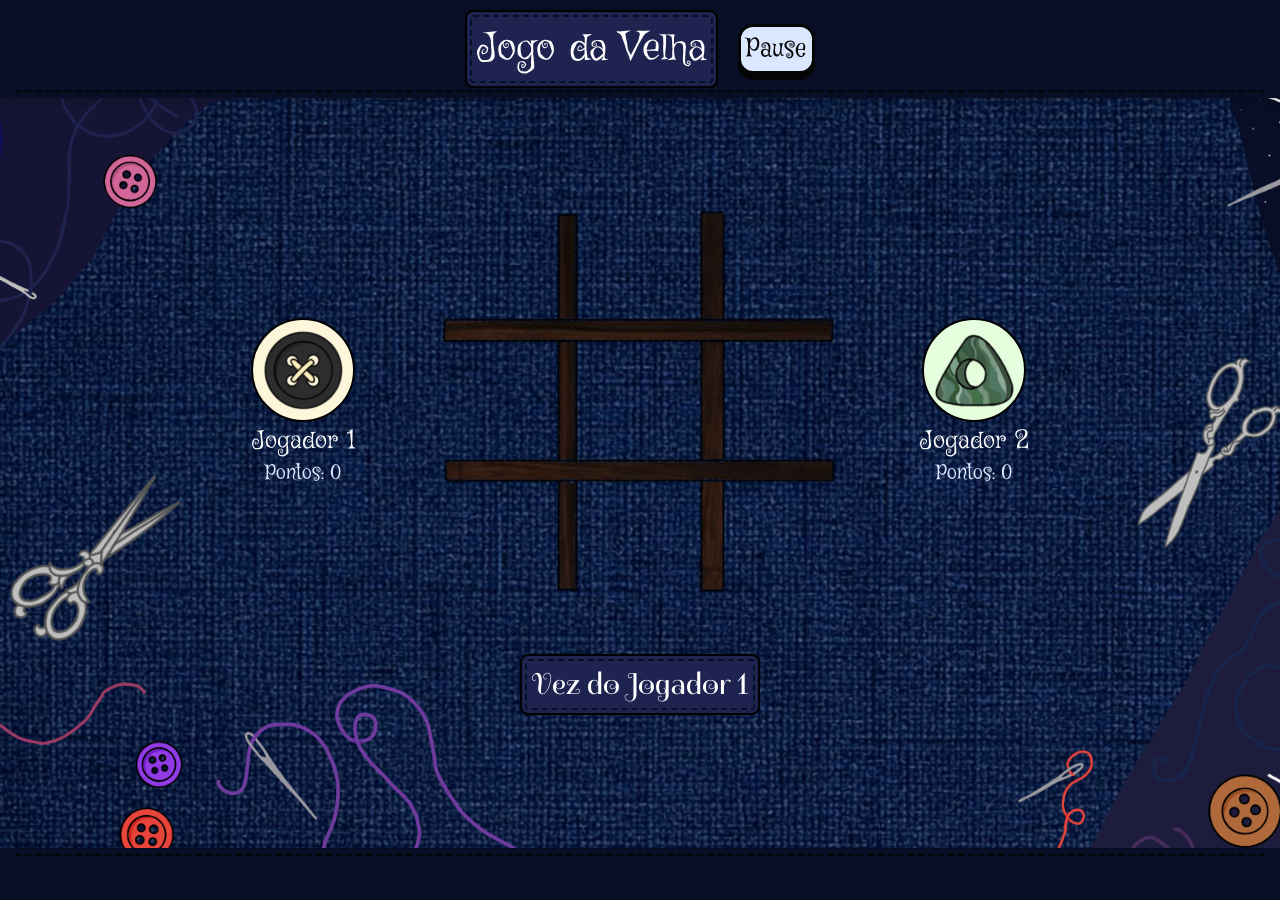
==== jogo.html @ 77accaef "Alterações no CSS, e adição do js - Adição do arquivo JavaScript script.js - Refatoração dos arquivo" ====
<!DOCTYPE html>
<html lang="pt-br"> 

<head>
    <meta charset="UTF-8">
	<meta name="viewport" content="width=device-width, initial-scale=1.0">
    <title> Jogo da Velha </title>

    <!-- Fontes:-->
     <!-- Mystery Quest, Griffy, Spirax, Almendra Display  -->
    <link rel="preconnect" href="https://fonts.googleapis.com">
    <link rel="preconnect" href="https://fonts.gstatic.com" crossorigin>
    <link href="https://fonts.googleapis.com/css2?family=Almendra+Display&family=Cherry+Bomb+One&family=Crafty+Girls&family=Griffy&family=Mystery+Quest&family=Playwrite+BR+Guides&family=Poppins:ital,wght@0,100;0,200;0,300;0,400;0,500;0,600;0,700;0,800;0,900;1,100;1,200;1,300;1,400;1,500;1,600;1,700;1,800;1,900&family=Rouge+Script&family=Spirax&display=swap" rel="stylesheet">

	<link rel="stylesheet" href="css/style.css">
    <link rel="stylesheet" href="css/geral.css">
    <link rel="stylesheet" href="css/botao.css">

    <script src="js/script.js" defer></script>
</head>

<body>
    <header>
        <div class="container">
            <h1>Jogo da Velha</h1>
        </div>
        <button class="btpause" id="btPause"> Pause </button>
    </header>

    <main class="conteudoPrincipal"> 
        <div class="areaDeJogo">
            <div class="jogador jogador1"> 
                <div class= "jogadorAvatar">
                    <img src="imagens/Botao.png">
                </div>
                <p class="nomeJogador"> Jogador 1 </p>
                <p> Pontos: <span> 0 </span> </p>
            </div>

            <div class="tabuleiro">
                <img src="imagens/Tabuleiro.png" alt="Tabuleiro de jogo da velha" class="imgTabuleiro">
                <div class="grade"> 
                    <div class="celula" data-index="0"> </div>
                    <div class="celula" data-index="1"> </div>
                    <div class="celula" data-index="2"> </div>
                    <div class="celula" data-index="3"> </div>
                    <div class="celula" data-index="4"> </div>
                    <div class="celula" data-index="5"> </div>
                    <div class="celula" data-index="6"> </div>
                    <div class="celula" data-index="7"> </div>
                    <div class="celula" data-index="8"> </div>
                </div>
            </div>

            <div class="jogador jogador2"> 
                <div class= "jogadorAvatar">
                    <img src="imagens/Triangulo.png">
                </div>
                <p class="nomeJogador"> Jogador 2 </p>
                <p> Pontos: <span> 0 </span> </p>
           </div>
        </div>

    
        <div class="statusJogo"> 
            <div class="container"> <p> Vez do <span> Jogador 1 </span> </p> </div>
        </div>
    </main>

    <footer> 
        <p></p>
    </footer>

    <div class="menuPause" id="menuPause">
        <div class="containerPause"> 
            <h2> Jogo Pausado </h2>
            <div class="botoesPause">
                <button class="bts" id="btReiniciar"> Reiniciar </button>
                <button class="bts" id="btContinuar"> Continuar </button>
                <a href="index.html" class="bts" id="btVoltar"> Voltar </a>
           </div>
        </div> 
    </div>

    
</body>

</html>
---- css/style.css ----
:root {
  --AzulEscuro: #080E26;
  --AzulIndigo: #1F2350;
  --Lavanda: #DAE7FE;
  --VerdeClaro: #E5FEDE;
  --AmareloClaro: #FEF6DB;
  --preto: #050505; 
  --branco: #fff;

  --borda: 2px solid black;
  --sombra: 0px 8px 0px rgba(0, 0, 0, 0.15);
  --fonte1: 'Mystery Quest', system-ui;
  --fonte2: 'Griffy', cursive;
  --fonte3: 'Spirax', cursive;
  --fonte4: 'Almendra Display', serif;
  --fonteCorpo: 'Poppins', sans-serif;
}

/*-------- Área de Jogo --------*/
.areaDeJogo {
  display: flex;
  justify-content: space-around;
  align-items: center;
  width: 100%;
  max-width: 900px;
  margin: 20px auto;
  padding: 0 20px;
  box-sizing: border-box;
}

/*-------- Tabluleiro --------*/
.tabuleiro {
  display: flex;
  justify-content: center;
  align-items: center;
  margin: o;
  position: relative;
  max-width: 400px;
}

.tabuleiro .imgTabuleiro {
  width: 100%;
  height: auto;
  display: block;
}

.grade {
  position: absolute;
  top: 0%;
  left: 1%;
  width: 99%;
  height: 99%;

  display: grid;
  grid-template-columns: repeat(3, 1fr);
  grid-template-rows: repeat(3, 1fr);
}

.celula {
  display: flex;
  justify-content: center;
  align-items: center;
  cursor: pointer;

  /*border: 1px dashed red; /*Para testar a posição das células*/ 
}

.celula img {
  width: 70%;
  height: auto;
  pointer-events: none;
}

.statusJogo {
  display: flex;
  justify-content: center;
  margin: 40px;
  font-family: var(--fonte3);
}

/*-------- Jogadores --------*/
.jogador {
  display: flex;
  flex-direction: column;
  align-items: center;
  text-align: center;
  
}

.jogadorAvatar {
  width: 100px;
  height: 100px;
  border-radius: 50%;
  border: var(--borda);
  display: flex;
  justify-content: center;
  align-items: center;
}

.jogador1 .jogadorAvatar {
  background-color: var(--AmareloClaro);
}

.jogador2 .jogadorAvatar {
  background-color: var(--VerdeClaro);
}

.jogador img {
  width: 80%;
  height: auto;
}

.jogador .nomeJogador {
  color: var(--branco);
  font-size: 25px;
  /*font-weight: bold;*/
  margin: 2px 0;
  font-family: var(--fonte2);
}

.jogador p {
  color: var(--Lavanda);
  font-size: 20px;
  margin: 0;
  font-family: var(--fonte1);
}

/*-------- Menu de pause --------*/
.menuPause {
  position: fixed;
  top: 0;
  left: 0;
  width: 100vw;
  height: 100vh;
  background-color: rgba(0, 0, 0, 0.7);

  display: none;
  justify-content: center;
  align-items: center;

  z-index: 1000;
}

.containerPause {
  background-color: var(--AzulIndigo);
  border: var(--borda);
  border-radius: 12px;
  padding: 30px;
  text-align: center;
  outline: 2px dashed var(--branco);
  outline-offset: -8px;
}

.containerPause h2 {
  margin-top: 0;
  margin-bottom: 20px;
  font-family: var(--fonte1);
  color: var(--Lavanda);
  font-weight: normal;
  font-size: 40px;
}
---- css/geral.css ----
/*-------- Variáveis --------*/
:root {
  --AzulEscuro: #080E26;
  --AzulIndigo: #1F2350;
  --Lavanda: #DAE7FE;
  --VerdeClaro: #E5FEDE;
  --AmareloClaro: #FEF6DB;
  --preto: #050505; 
  --branco: #fff;

  --borda: 2px solid black;
  --sombra: 0px 8px 0px rgba(0, 0, 0, 0.15);
  --fonte1: 'Mystery Quest', system-ui;
  --fonte2: 'Griffy', cursive;
  --fonte3: 'Spirax', cursive;
  --fonte4: 'Almendra Display', serif;
  --fonteCorpo: 'Poppins', sans-serif;
}

/*-------- Elementos Principais --------*/
html, body {
  border: 0;
  padding: 0;
  margin: 0;
}

body {
  background-image: url('../imagens/Fundo.png');
  background-size: cover;
  background-position: center;
  background-repeat: no-repeat;
  background-attachment: fixed;

  min-height: 100vh;
  display: flex;
  flex-direction: column;
}

main {
  display: flex;
  flex: 1;
  flex-direction: column;
  justify-content: center;
  align-items: center;
  width: 100%;
}

/*-------- Cabeçalho --------*/
header {
  display: flex;
  justify-content: center;
  gap: 20px;
  padding: 10px 10px;
  margin: 0px;
  border: 0px;
  background-color: var(--AzulEscuro);
  align-items: center;
  width: 100%;
  box-sizing: border-box;
  box-shadow: 0 4px 10px rgba(0, 0, 0, 0.2);
  position: relative; /*Se eu for manter a costura*/
}

/*Se eu for manter a costura*/
header::after {
  content: "";
  position: absolute;
  bottom: 6px;  
  left: 15px;  
  right: 15px;  
  border-bottom: 2px dashed var(--preto); 
}

h1 {
  color: var(--branco);
  margin: 0px;
  border: 0px;
  padding: 0px;
  font-size: 40px;
  font-family: var(--fonte2);
  font-weight: normal;
}

/*-------- Container --------*/
.container {
  background-color: var(--AzulIndigo);
  border-radius: 8px;
  padding: 10px;
  margin: 0px;
  border: var(--borda);
  outline: 2px dashed var(--AzulEscuro);
  outline-offset: -7px;
}

.container p {
  color: var(--branco);
  font-size: 30px;
  margin: 0px;
  border: 0px;
  padding: 0px;
}

/*-------- Jogadores --------*/
.jogador {
  display: flex;
  flex-direction: column;
  align-items: center;
  text-align: center;
  
}

.jogadorAvatar {
  width: 100px;
  height: 100px;
  border-radius: 50%;
  border: var(--borda);
  display: flex;
  justify-content: center;
  align-items: center;
}

.jogador1 .jogadorAvatar {
  background-color: var(--AmareloClaro);
}

.jogador2 .jogadorAvatar {
  background-color: var(--VerdeClaro);
}

.jogador img {
  width: 80%;
  height: auto;
}

.jogador .nomeJogador {
  color: var(--branco);
  font-size: 25px;
  /*font-weight: bold;*/
  margin: 2px 0;
  font-family: var(--fonte2);
}

.jogador p {
  color: var(--Lavanda);
  font-size: 20px;
  margin: 0;
  font-family: var(--fonte1);
}

/*-------- footer --------*/
footer {
  display: flex;
  justify-content: center;
  background-color: var(--AzulEscuro);
  padding: 10px;
  position: relative; /*Se eu for manter a costura*/
}

/*Se eu for manter a costura*/
footer::before {
  content: "";
  position: absolute;
  top: 6px;
  left: 15px;
  right: 15px;
  border-top: 2px dashed var(--preto);
}
---- css/botao.css ----
:root {
  --AzulEscuro: #080E26;
  --AzulIndigo: #1F2350;
  --Lavanda: #DAE7FE;
  --VerdeClaro: #E5FEDE;
  --AmareloClaro: #FEF6DB;
  --preto: #050505; 
  --branco: #fff;

  --borda: 2px solid black;
  --sombra: 0px 8px 0px rgba(0, 0, 0, 0.15);
  --fonte1: 'Mystery Quest', system-ui;
  --fonte2: 'Griffy', cursive;
  --fonte3: 'Spirax', cursive;
  --fonte4: 'Almendra Display', serif;
  --fonteCorpo: 'Poppins', sans-serif;
}

/*-------- Botão de pause --------*/
.btpause {
  grid-column: 4;
  background-color: var(--Lavanda);
  color: #050505;
  border: 3px solid var(--preto);
  border-radius: 15px;
  padding: 5px 5px;
  font-family: var(--fonte1);
  font-size: 25px;
  font-weight: normal;
  cursor: pointer;
  transition: all 0.2s;
  box-shadow: 0 6px 0 var(--preto);
}

.btpause:hover {
  transform: scale(1.05);
  box-shadow: 0 2px 0 var(--preto);
}

.botoesPause {
  display: flex;
  flex-wrap: wrap;
  justify-content: center;
  gap: 12px;
  margin-top: 30px;
}

/*-------- Botões Gerais --------*/
.bts {
  background-color: var(--AzulEscuro);
  color: var(--AmareloClaro);
  border: var(--borda);
  border-radius: 10px;
  padding: 10px 15px;
  font-family: var(--fonte4);
  font-size: 18px;
  font-weight: bold;
  cursor: pointer;
  transition: all 0.3s;
  box-shadow: 0 4px 0 var(--preto);
  text-decoration: none;
}

.bts:hover {
  background-color: var(--Lavanda);
  color: var(--preto);
  transform: translateY(3px);
  box-shadow: 0 1px 0 var(--preto);
}

/*-------- Botão de Começar (Com corte no meio) --------*/
.btCorte {
    position: relative;
  display: inline-flex;
  justify-content: center;
  align-items: center;
  text-decoration: none;
  margin-top: 25px;
  cursor: pointer;
  user-select: none;
}

.textoInvisivel {
  visibility: hidden;
  font-family: var(--fonte1);
  font-size: 32px;
  padding: 12px 40px;
}

.btCorte .metade {
  position: absolute;
  top: 0;
  left: 0;
  width: 100%;
  height: 100%;
  display: flex;
  justify-content: center;
  align-items: center;
  
  background-color: var(--Lavanda);
  color: var(--preto);
  font-family: var(--fonte1);
  font-size: 32px;
  
  border-radius: 25px;
  border: 3px solid var(--preto);
  box-sizing: border-box;
  
  transition: transform 0.4s ease, background-color 0.3s;
}

.btCorte .topo {
  clip-path: inset(0 0 50% 0);
}

.btCorte .baixo {
  clip-path: inset(50% 0 0 0);
}

.btCorte .linhaCostura {
  position: absolute;
  top: 50%;
  left: 15px;
  right: 15px;
  height: 0;
  border-top: 2px dashed var(--preto);
  transform: translateY(-50%);
  z-index: 2;
  transition: opacity 0.2s ease;
}

.btCorte .tesoura {
  position: absolute;
  top: 50%;
  left: -35px; 
  transform: translateY(-50%) rotate(-90deg);
  font-size: 26px;
  z-index: 3;
  opacity: 0;
  pointer-events: none;
  transition: left 0.5s ease-in-out, opacity 0.2s ease;
}

.btCorte:hover .topo {
  transform: translateY(-6px) rotate(-1.5deg);
  background-color: var(--AmareloClaro);
}

.btCorte:hover .baixo {
  transform: translateY(6px) rotate(1.5deg);
  background-color: var(--AmareloClaro);
}

.btCorte:hover .linhaCostura {
  opacity: 0;
}

.btCorte:hover .tesoura {
  left: calc(100% + 10px);
  opacity: 1;
}
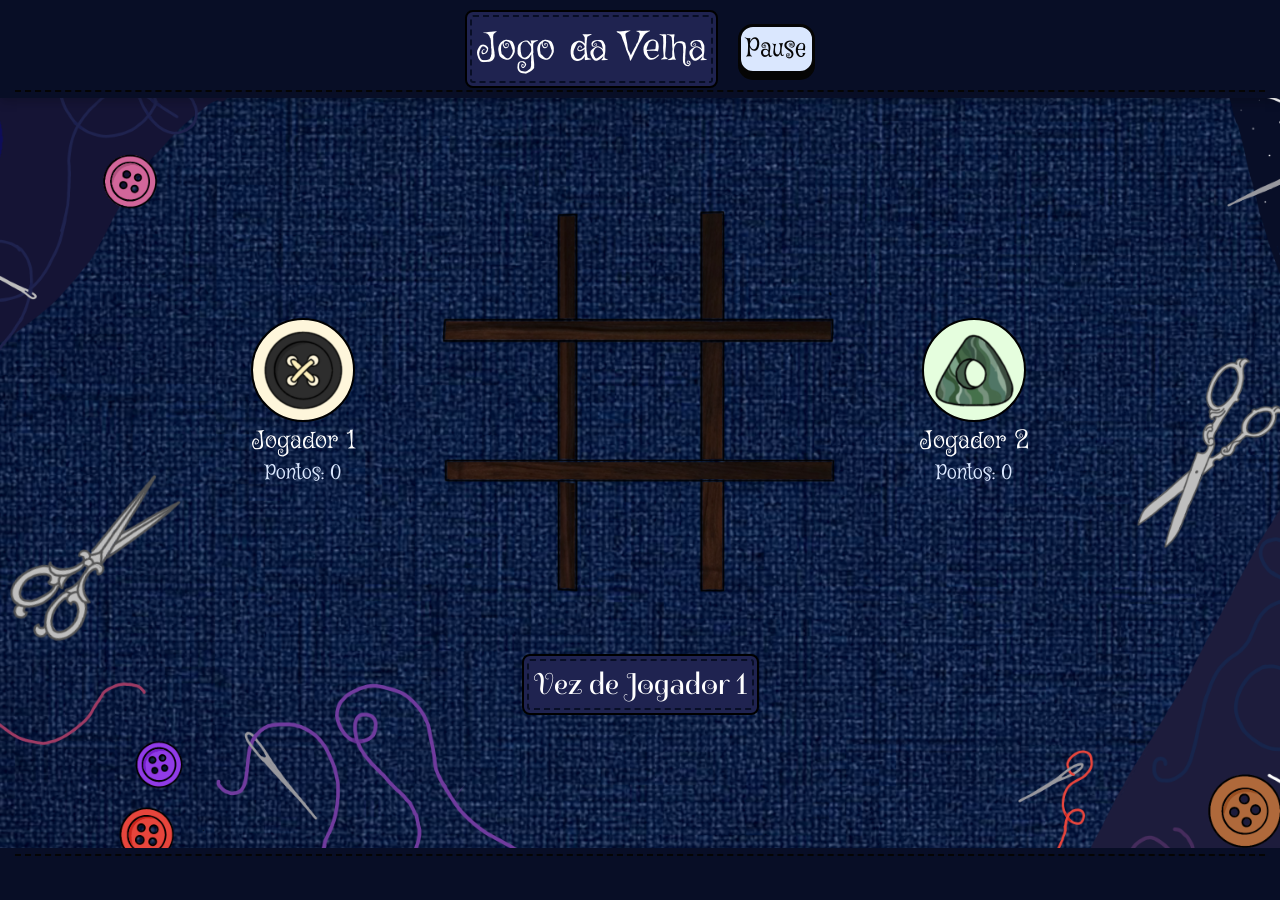
==== commit 4b330bfe: "Alteração dos nomes de arquivos e nome dos jogadores - Alterado o nome do arquivo script.js para jog" ====
--- a/jogo.html
+++ b/jogo.html
@@ -16,7 +16,7 @@
     <link rel="stylesheet" href="css/geral.css">
     <link rel="stylesheet" href="css/botao.css">
 
-    <script src="js/script.js" defer></script>
+    <script src="js/jogo.js" defer></script>
 </head>
 
 <body>
@@ -34,7 +34,7 @@
                     <img src="imagens/Botao.png">
                 </div>
                 <p class="nomeJogador"> Jogador 1 </p>
-                <p> Pontos: <span> 0 </span> </p>
+                <p> Pontos: <span id="pontos1"> 0 </span> </p>
             </div>
 
             <div class="tabuleiro">
@@ -57,13 +57,13 @@
                     <img src="imagens/Triangulo.png">
                 </div>
                 <p class="nomeJogador"> Jogador 2 </p>
-                <p> Pontos: <span> 0 </span> </p>
+                <p> Pontos: <span id="pontos2"> 0 </span> </p>
            </div>
         </div>
 
     
         <div class="statusJogo"> 
-            <div class="container"> <p> Vez do <span> Jogador 1 </span> </p> </div>
+            <div class="container"> <p> Vez de <span id="nomeVez"> Jogador 1 </span> </p> </div>
         </div>
     </main>
 
@@ -81,7 +81,6 @@
            </div>
         </div> 
     </div>
-
     
 </body>
 
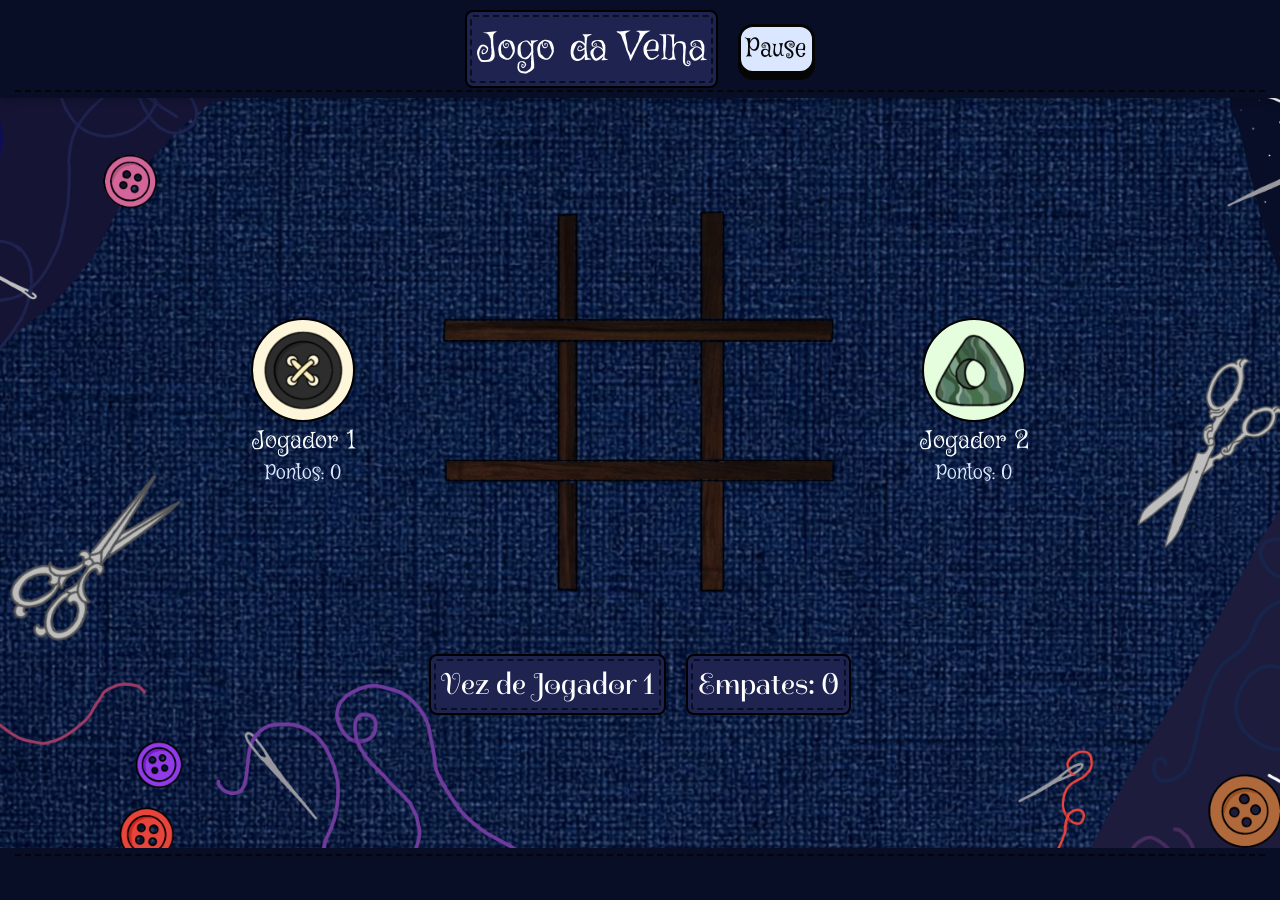
==== commit e8ddcd83: "Vencedor e empate - Adicionado o menu que indica o fim da rodada - Adicionado o sistema de pontos ao" ====
--- a/jogo.html
+++ b/jogo.html
@@ -12,7 +12,7 @@
     <link rel="preconnect" href="https://fonts.gstatic.com" crossorigin>
     <link href="https://fonts.googleapis.com/css2?family=Almendra+Display&family=Cherry+Bomb+One&family=Crafty+Girls&family=Griffy&family=Mystery+Quest&family=Playwrite+BR+Guides&family=Poppins:ital,wght@0,100;0,200;0,300;0,400;0,500;0,600;0,700;0,800;0,900;1,100;1,200;1,300;1,400;1,500;1,600;1,700;1,800;1,900&family=Rouge+Script&family=Spirax&display=swap" rel="stylesheet">
 
-	<link rel="stylesheet" href="css/style.css">
+	<link rel="stylesheet" href="css/jogo.css">
     <link rel="stylesheet" href="css/geral.css">
     <link rel="stylesheet" href="css/botao.css">
 
@@ -63,7 +63,13 @@
 
     
         <div class="statusJogo"> 
-            <div class="container"> <p> Vez de <span id="nomeVez"> Jogador 1 </span> </p> </div>
+            <div class="container"> 
+                <p> Vez de <span id="nomeVez"> Jogador 1 </span> </p> 
+            </div>
+
+            <div class="container">
+                <p> Empates: <span id="pontosEmpate"> 0 </span></p>
+            </div>
         </div>
     </main>
 
@@ -81,6 +87,17 @@
            </div>
         </div> 
     </div>
+
+    <div class="menuPause" id="menuFim"> 
+        <div class="containerPause">
+            <h2> Fim da rodada </h2>
+            <p id="mensagemVencedor"> </p>
+            <div class="botoesPause">
+                <button class="bts" id="btJoNov"> Próxima Rodada </button>
+                <a href="index.html" class="bts"> Sair do Jogo </a>
+            </div>
+        </div>
+    </div>
     
 </body>
 
--- a/css/jogo.css
+++ b/css/jogo.css
@@ -0,0 +1,171 @@
+:root {
+  --AzulEscuro: #080E26;
+  --AzulIndigo: #1F2350;
+  --Lavanda: #DAE7FE;
+  --VerdeClaro: #E5FEDE;
+  --AmareloClaro: #FEF6DB;
+  --preto: #050505; 
+  --branco: #fff;
+
+  --borda: 2px solid black;
+  --sombra: 0px 8px 0px rgba(0, 0, 0, 0.15);
+  --fonte1: 'Mystery Quest', system-ui;
+  --fonte2: 'Griffy', cursive;
+  --fonte3: 'Spirax', cursive;
+  --fonte4: 'Almendra Display', serif;
+  --fonteCorpo: 'Poppins', sans-serif;
+}
+
+/*-------- Área de Jogo --------*/
+.areaDeJogo {
+  display: flex;
+  justify-content: space-around;
+  align-items: center;
+  width: 100%;
+  max-width: 900px;
+  margin: 20px auto;
+  padding: 0 20px;
+  box-sizing: border-box;
+}
+
+/*-------- Tabluleiro --------*/
+.tabuleiro {
+  display: flex;
+  justify-content: center;
+  align-items: center;
+  margin: o;
+  position: relative;
+  max-width: 400px;
+}
+
+.tabuleiro .imgTabuleiro {
+  width: 100%;
+  height: auto;
+  display: block;
+}
+
+.grade {
+  position: absolute;
+  top: 0%;
+  left: 1%;
+  width: 99%;
+  height: 99%;
+
+  display: grid;
+  grid-template-columns: repeat(3, 1fr);
+  grid-template-rows: repeat(3, 1fr);
+}
+
+.celula {
+  display: flex;
+  justify-content: center;
+  align-items: center;
+  cursor: pointer;
+
+  /*border: 1px dashed red; /*Para testar a posição das células*/ 
+}
+
+.celula img {
+  width: 70%;
+  height: auto;
+  pointer-events: none;
+}
+
+.statusJogo {
+  display: flex;
+  justify-content: center;
+  margin: 40px;
+  font-family: var(--fonte3);
+  gap: 5%;
+}
+
+/*-------- Jogadores --------*/
+.jogador {
+  display: flex;
+  flex-direction: column;
+  align-items: center;
+  text-align: center;
+  
+}
+
+.jogadorAvatar {
+  width: 100px;
+  height: 100px;
+  border-radius: 50%;
+  border: var(--borda);
+  display: flex;
+  justify-content: center;
+  align-items: center;
+}
+
+.jogador1 .jogadorAvatar {
+  background-color: var(--AmareloClaro);
+}
+
+.jogador2 .jogadorAvatar {
+  background-color: var(--VerdeClaro);
+}
+
+.jogador img {
+  width: 80%;
+  height: auto;
+}
+
+.jogador .nomeJogador {
+  color: var(--branco);
+  font-size: 25px;
+  /*font-weight: bold;*/
+  margin: 2px 0;
+  font-family: var(--fonte2);
+}
+
+.jogador p {
+  color: var(--Lavanda);
+  font-size: 20px;
+  margin: 0;
+  font-family: var(--fonte1);
+}
+
+/*-------- Menu de pause --------*/
+.menuPause {
+  position: fixed;
+  top: 0;
+  left: 0;
+  width: 100vw;
+  height: 100vh;
+  background-color: rgba(0, 0, 0, 0.7);
+
+  display: none;
+  justify-content: center;
+  align-items: center;
+
+  z-index: 1000;
+}
+
+.containerPause {
+  background-color: var(--AzulIndigo);
+  border: var(--borda);
+  border-radius: 12px;
+  padding: 30px;
+  text-align: center;
+  outline: 2px dashed var(--branco);
+  outline-offset: -8px;
+}
+
+.containerPause h2 {
+  margin-top: 0;
+  margin-bottom: 20px;
+  font-family: var(--fonte1);
+  color: var(--Lavanda);
+  font-weight: normal;
+  font-size: 40px;
+}
+
+/*-------- Menu do Vencedor --------*/
+#mensagemVencedor {
+    color: var(--branco);
+    font-size: 30px;
+    font-family: var(--fonte2);
+    margin-bottom: 20px;
+    text-align: center;
+}
--- a/css/geral.css
+++ b/css/geral.css
@@ -98,6 +98,7 @@
   margin: 0px;
   border: 0px;
   padding: 0px;
+  white-space: nowrap;
 }
 
 /*-------- Jogadores --------*/
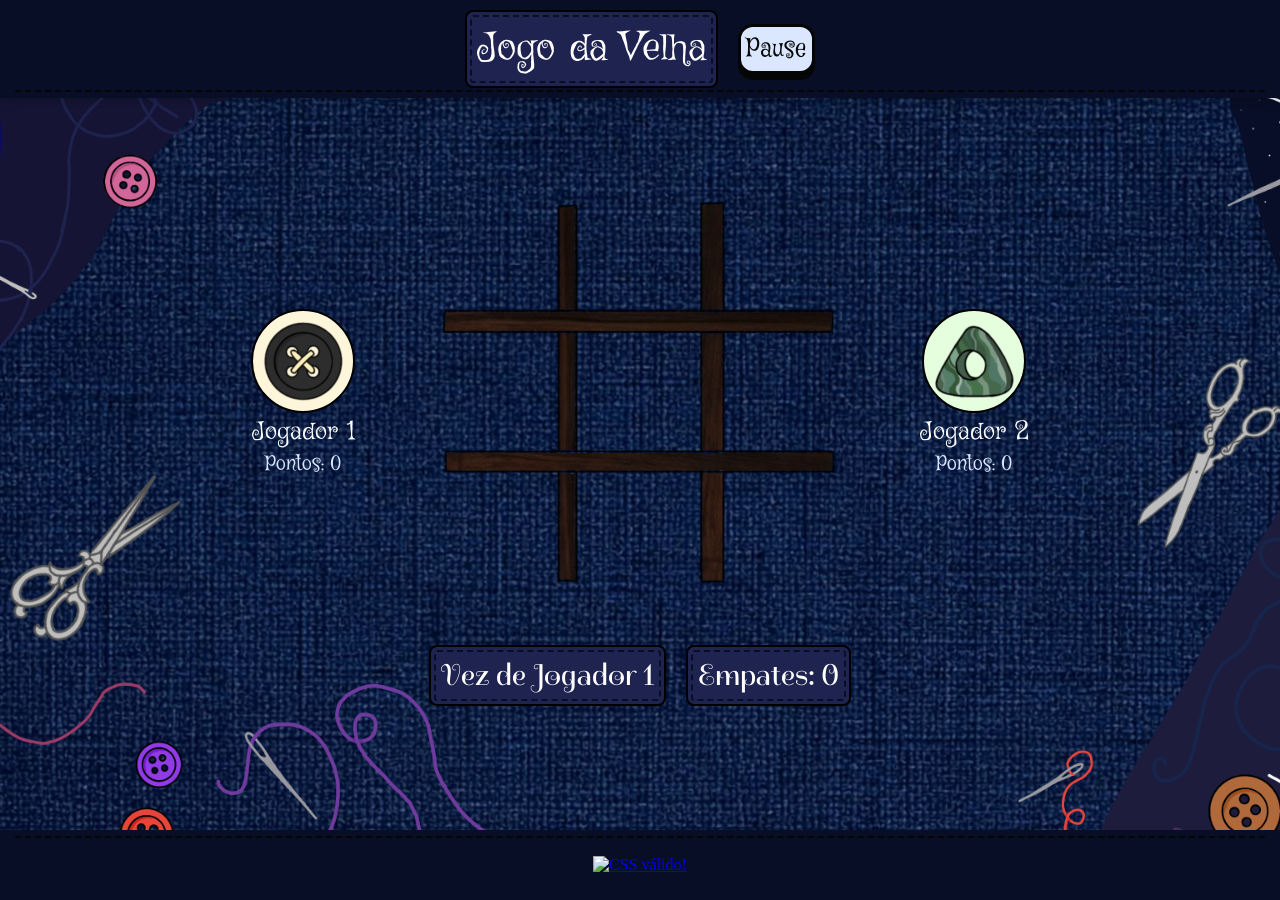
==== commit 6315beaf: "Alterações do validador - As páginas HTML e CSS foram enviadas para o validador" ====
--- a/jogo.html
+++ b/jogo.html
@@ -17,6 +17,7 @@
     <link rel="stylesheet" href="css/botao.css">
 
     <script src="js/jogo.js" defer></script>
+    <script src="js/audio.js" defer></script>
 </head>
 
 <body>
@@ -31,7 +32,7 @@
         <div class="areaDeJogo">
             <div class="jogador jogador1"> 
                 <div class= "jogadorAvatar">
-                    <img src="imagens/Botao.png">
+                    <img src="imagens/Botao.png" alt="Botão preto">
                 </div>
                 <p class="nomeJogador"> Jogador 1 </p>
                 <p> Pontos: <span id="pontos1"> 0 </span> </p>
@@ -40,21 +41,22 @@
             <div class="tabuleiro">
                 <img src="imagens/Tabuleiro.png" alt="Tabuleiro de jogo da velha" class="imgTabuleiro">
                 <div class="grade"> 
-                    <div class="celula" data-index="0"> </div>
-                    <div class="celula" data-index="1"> </div>
-                    <div class="celula" data-index="2"> </div>
-                    <div class="celula" data-index="3"> </div>
-                    <div class="celula" data-index="4"> </div>
-                    <div class="celula" data-index="5"> </div>
-                    <div class="celula" data-index="6"> </div>
-                    <div class="celula" data-index="7"> </div>
-                    <div class="celula" data-index="8"> </div>
+                    <div class="celula" data-index="0"></div>
+                    <div class="celula" data-index="1"></div>
+                    <div class="celula" data-index="2"></div>
+                    <div class="celula" data-index="3"></div>
+                    <div class="celula" data-index="4"></div>
+                    <div class="celula" data-index="5"></div>
+                    <div class="celula" data-index="6"></div>
+                    <div class="celula" data-index="7"></div>
+                    <div class="celula" data-index="8"></div>
                 </div>
+                <div id="linhaVitoria"></div>
             </div>
 
             <div class="jogador jogador2"> 
                 <div class= "jogadorAvatar">
-                    <img src="imagens/Triangulo.png">
+                    <img src="imagens/Triangulo.png" alt="Pedra verde triângular">
                 </div>
                 <p class="nomeJogador"> Jogador 2 </p>
                 <p> Pontos: <span id="pontos2"> 0 </span> </p>
@@ -74,12 +76,29 @@
     </main>
 
     <footer> 
-        <p></p>
+        <p>
+            <a href="https://jigsaw.w3.org/css-validator/validator$link">
+                <img style="border:0;width:88px;height:31px"
+                src="https://jigsaw.w3.org/css-validator/images/vcss-blue"
+                alt="CSS válido!" />
+            </a>
+        </p>
     </footer>
 
     <div class="menuPause" id="menuPause">
         <div class="containerPause"> 
             <h2> Jogo Pausado </h2>
+
+            <div class="'controleVolume">
+                <label for="volumeSlider"> Volume da Música </label>
+                <input type="range" id="volumeSlider" min="0" max="1" step="0.01" value="0.3"> 
+            </div>
+
+            <div class="controleVolume">
+                <label for="efeitosSlider"> Efeitos Sonoros </label>
+                <input type="range" id="efeitosSlider" min="0" max="1" step="0.01">
+            </div>
+
             <div class="botoesPause">
                 <button class="bts" id="btReiniciar"> Reiniciar </button>
                 <button class="bts" id="btContinuar"> Continuar </button>
--- a/css/jogo.css
+++ b/css/jogo.css
@@ -1,21 +1,3 @@
-:root {
-  --AzulEscuro: #080E26;
-  --AzulIndigo: #1F2350;
-  --Lavanda: #DAE7FE;
-  --VerdeClaro: #E5FEDE;
-  --AmareloClaro: #FEF6DB;
-  --preto: #050505; 
-  --branco: #fff;
-
-  --borda: 2px solid black;
-  --sombra: 0px 8px 0px rgba(0, 0, 0, 0.15);
-  --fonte1: 'Mystery Quest', system-ui;
-  --fonte2: 'Griffy', cursive;
-  --fonte3: 'Spirax', cursive;
-  --fonte4: 'Almendra Display', serif;
-  --fonteCorpo: 'Poppins', sans-serif;
-}
-
 /*-------- Área de Jogo --------*/
 .areaDeJogo {
   display: flex;
@@ -33,7 +15,7 @@
   display: flex;
   justify-content: center;
   align-items: center;
-  margin: o;
+  margin: 0;
   position: relative;
   max-width: 400px;
 }
@@ -60,9 +42,6 @@
   display: flex;
   justify-content: center;
   align-items: center;
-  cursor: pointer;
-
-  /*border: 1px dashed red; /*Para testar a posição das células*/ 
 }
 
 .celula img {
@@ -71,101 +50,73 @@
   pointer-events: none;
 }
 
+/*-------- Status do Jogo --------*/
 .statusJogo {
   display: flex;
   justify-content: center;
   margin: 40px;
-  font-family: var(--fonte3);
+  font-family: var(--fonteSpirax);
   gap: 5%;
-}
-
-/*-------- Jogadores --------*/
-.jogador {
-  display: flex;
-  flex-direction: column;
-  align-items: center;
-  text-align: center;
-  
-}
-
-.jogadorAvatar {
-  width: 100px;
-  height: 100px;
-  border-radius: 50%;
-  border: var(--borda);
-  display: flex;
-  justify-content: center;
-  align-items: center;
-}
-
-.jogador1 .jogadorAvatar {
-  background-color: var(--AmareloClaro);
-}
-
-.jogador2 .jogadorAvatar {
-  background-color: var(--VerdeClaro);
-}
-
-.jogador img {
-  width: 80%;
-  height: auto;
-}
-
-.jogador .nomeJogador {
-  color: var(--branco);
-  font-size: 25px;
-  /*font-weight: bold;*/
-  margin: 2px 0;
-  font-family: var(--fonte2);
-}
-
-.jogador p {
-  color: var(--Lavanda);
-  font-size: 20px;
-  margin: 0;
-  font-family: var(--fonte1);
-}
-
-/*-------- Menu de pause --------*/
-.menuPause {
-  position: fixed;
-  top: 0;
-  left: 0;
-  width: 100vw;
-  height: 100vh;
-  background-color: rgba(0, 0, 0, 0.7);
-
-  display: none;
-  justify-content: center;
-  align-items: center;
-
-  z-index: 1000;
-}
-
-.containerPause {
-  background-color: var(--AzulIndigo);
-  border: var(--borda);
-  border-radius: 12px;
-  padding: 30px;
-  text-align: center;
-  outline: 2px dashed var(--branco);
-  outline-offset: -8px;
-}
-
-.containerPause h2 {
-  margin-top: 0;
-  margin-bottom: 20px;
-  font-family: var(--fonte1);
-  color: var(--Lavanda);
-  font-weight: normal;
-  font-size: 40px;
 }
 
 /*-------- Menu do Vencedor --------*/
 #mensagemVencedor {
-    color: var(--branco);
-    font-size: 30px;
-    font-family: var(--fonte2);
-    margin-bottom: 20px;
-    text-align: center;
-}+  color: var(--branco);
+  font-size: 30px;
+  font-family: var(--fonteGriffy);
+  margin-bottom: 20px;
+  text-align: center;
+}
+
+/*-------- Efeito Fantasma (Hover nas células vazias) --------*/
+body.vez-jogador1 .celula:empty:hover::after {
+  content: "";
+  display: block;
+  width: 100%;
+  height: 100%;
+  background-image: url('../imagens/Botao.png');
+  background-size: 80%; /* Ajuste essa porcentagem para bater com o tamanho da sua imagem original */
+  background-position: center;
+  background-repeat: no-repeat;
+  opacity: 0.4;
+}
+
+body.vez-jogador2 .celula:empty:hover::after {
+  content: "";
+  display: block;
+  width: 100%;
+  height: 100%;
+  background-image: url('../imagens/Triangulo.png');
+  background-size: 80%;
+  background-position: center;
+  background-repeat: no-repeat;
+  opacity: 0.4;
+}
+.celula:empty:hover {
+  cursor: pointer;
+}
+
+/*-------- Linha da Vitória --------*/
+#linhaVitoria {
+  position:absolute;
+  background-color: transparent;
+  border-top: 5px dashed var(--VerdeClaro);
+  height: 0;
+  z-index: 10;
+  display: none;
+  transform-origin: left center;
+  width: 0;
+  transition: width 0.5s ease-out;
+}
+
+/* 8 Posições possíveis de vitória */
+.linha-h0 { top: 16%; left: 5%; transform: rotate(0deg); } /* Linha 1 */
+.linha-h1 { top: 50%; left: 5%; transform: rotate(0deg); } /* Linha 2 */
+.linha-h2 { top: 83%; left: 5%; transform: rotate(0deg); } /* Linha 3 */
+
+.linha-v0 { top: 5%; left: 16%; transform: rotate(90deg); } /* Coluna 1 */
+.linha-v1 { top: 5%; left: 50%; transform: rotate(90deg); } /* Coluna 2 */
+.linha-v2 { top: 5%; left: 83%; transform: rotate(90deg); } /* Coluna 3 */
+
+.linha-d0 { top: 7%; left: 7%; transform: rotate(45deg); }  /* Diagonal \ */
+.linha-d1 { top: 7%; left: 93%; transform: rotate(135deg); } /* Diagonal / */
--- a/css/geral.css
+++ b/css/geral.css
@@ -10,11 +10,11 @@
 
   --borda: 2px solid black;
   --sombra: 0px 8px 0px rgba(0, 0, 0, 0.15);
-  --fonte1: 'Mystery Quest', system-ui;
-  --fonte2: 'Griffy', cursive;
-  --fonte3: 'Spirax', cursive;
-  --fonte4: 'Almendra Display', serif;
-  --fonteCorpo: 'Poppins', sans-serif;
+  --fonteMystery: 'Mystery Quest', system-ui;
+  --fonteGriffy: 'Griffy', cursive;
+  --fonteSpirax: 'Spirax', cursive;
+  --fonteAlmendra: 'Almendra Display', serif;
+  --fontePoppins: 'Poppins', sans-serif;
 }
 
 /*-------- Elementos Principais --------*/
@@ -77,7 +77,7 @@
   border: 0px;
   padding: 0px;
   font-size: 40px;
-  font-family: var(--fonte2);
+  font-family: var(--fonteGriffy);
   font-weight: normal;
 }
 
@@ -107,7 +107,6 @@
   flex-direction: column;
   align-items: center;
   text-align: center;
-  
 }
 
 .jogadorAvatar {
@@ -136,16 +135,50 @@
 .jogador .nomeJogador {
   color: var(--branco);
   font-size: 25px;
-  /*font-weight: bold;*/
   margin: 2px 0;
-  font-family: var(--fonte2);
+  font-family: var(--fonteGriffy);
 }
 
 .jogador p {
   color: var(--Lavanda);
   font-size: 20px;
   margin: 0;
-  font-family: var(--fonte1);
+  font-family: var(--fonteMystery);
+}
+
+/*-------- Menu de pause --------*/
+.menuPause {
+  position: fixed;
+  top: 0;
+  left: 0;
+  width: 100vw;
+  height: 100vh;
+  background-color: rgba(0, 0, 0, 0.7);
+
+  display: none;
+  justify-content: center;
+  align-items: center;
+
+  z-index: 1000;
+}
+
+.containerPause {
+  background-color: var(--AzulIndigo);
+  border: var(--borda);
+  border-radius: 12px;
+  padding: 30px;
+  text-align: center;
+  outline: 2px dashed var(--branco);
+  outline-offset: -8px;
+}
+
+.containerPause h2 {
+  margin-top: 0;
+  margin-bottom: 20px;
+  font-family: var(--fonteMystery);
+  color: var(--Lavanda);
+  font-weight: normal;
+  font-size: 40px;
 }
 
 /*-------- footer --------*/
--- a/css/botao.css
+++ b/css/botao.css
@@ -1,3 +1,4 @@
+/*-------- Variáveis --------*/
 :root {
   --AzulEscuro: #080E26;
   --AzulIndigo: #1F2350;
@@ -9,11 +10,11 @@
 
   --borda: 2px solid black;
   --sombra: 0px 8px 0px rgba(0, 0, 0, 0.15);
-  --fonte1: 'Mystery Quest', system-ui;
-  --fonte2: 'Griffy', cursive;
-  --fonte3: 'Spirax', cursive;
-  --fonte4: 'Almendra Display', serif;
-  --fonteCorpo: 'Poppins', sans-serif;
+  --fonteMystery: 'Mystery Quest', system-ui;
+  --fonteGriffy: 'Griffy', cursive;
+  --fonteSpirax: 'Spirax', cursive;
+  --fonteAlmendra: 'Almendra Display', serif;
+  --fontePoppins: 'Poppins', sans-serif;
 }
 
 /*-------- Botão de pause --------*/
@@ -24,7 +25,7 @@
   border: 3px solid var(--preto);
   border-radius: 15px;
   padding: 5px 5px;
-  font-family: var(--fonte1);
+  font-family: var(--fonteMystery);
   font-size: 25px;
   font-weight: normal;
   cursor: pointer;
@@ -52,7 +53,7 @@
   border: var(--borda);
   border-radius: 10px;
   padding: 10px 15px;
-  font-family: var(--fonte4);
+  font-family: var(--fonteAlmendra);
   font-size: 18px;
   font-weight: bold;
   cursor: pointer;
@@ -66,6 +67,65 @@
   color: var(--preto);
   transform: translateY(3px);
   box-shadow: 0 1px 0 var(--preto);
+}
+
+/*-------- Volume --------*/
+.controleVolume {
+  margin: 20px 0;
+  display: flex;
+  flex-direction: column;
+  align-items: center;
+  gap: 10px;
+}
+
+.controleVolume label, .containerPause label {
+  color: var(--branco);
+  font-family: var(--fonteGriffy);
+  font-size: 23px;
+  text-align: center;
+  display: block;
+  margin-bottom: 2px;
+}
+
+#volumeSlider, #efeitosSlider {
+  -webkit-appearance: none;
+  appearance: none;
+  width: 80%;
+  height: 8px;
+  background: linear-gradient(to right, var(--Lavanda) 30%, var(--AzulEscuro) 30%);
+  border: 1px solid var(--preto);
+  border-radius: 5px;
+  cursor: pointer;
+  outline: none;
+}
+
+/*Customiza a bolinha do slider no chore, safari e edge*/
+#volumeSlider::-webkit-slider-thumb, #efeitosSlider::-webkit-slider-thumb {
+  -webkit-appearance: none;
+  appearance: none;
+  width: 30px;
+  height: 30px;
+  background-image: url('../imagens/Botao.png');
+  background-size: cover;
+  background-position: center;
+  border-radius: 50%; /* Garante que a área clicável é redonda */
+  cursor: pointer;
+  box-shadow: 0 2px 5px rgba(0,0,0,0.5);
+  accent-color: var(--Lavanda);
+}
+
+/*Customiza a bolinha do slider no firefox*/
+#volumeSlider::-moz-range-thumb, #efeitosSlider::-moz-range-thumb {
+  width: 30px;
+  height: 30px;
+  background-image: url('../imagens/Botao.png');
+  background-size: cover;
+  background-position: center;
+  border: none; /* Remove a borda padrão do Firefox */
+  border-radius: 50%;
+  cursor: pointer;
+  box-shadow: 0 2px 5px rgba(0,0,0,0.5);
+  accent-color: var(--Lavanda);
 }
 
 /*-------- Botão de Começar (Com corte no meio) --------*/
@@ -82,7 +142,7 @@
 
 .textoInvisivel {
   visibility: hidden;
-  font-family: var(--fonte1);
+  font-family: var(--fonteMystery);
   font-size: 32px;
   padding: 12px 40px;
 }
@@ -99,7 +159,7 @@
   
   background-color: var(--Lavanda);
   color: var(--preto);
-  font-family: var(--fonte1);
+  font-family: var(--fonteMystery);
   font-size: 32px;
   
   border-radius: 25px;
